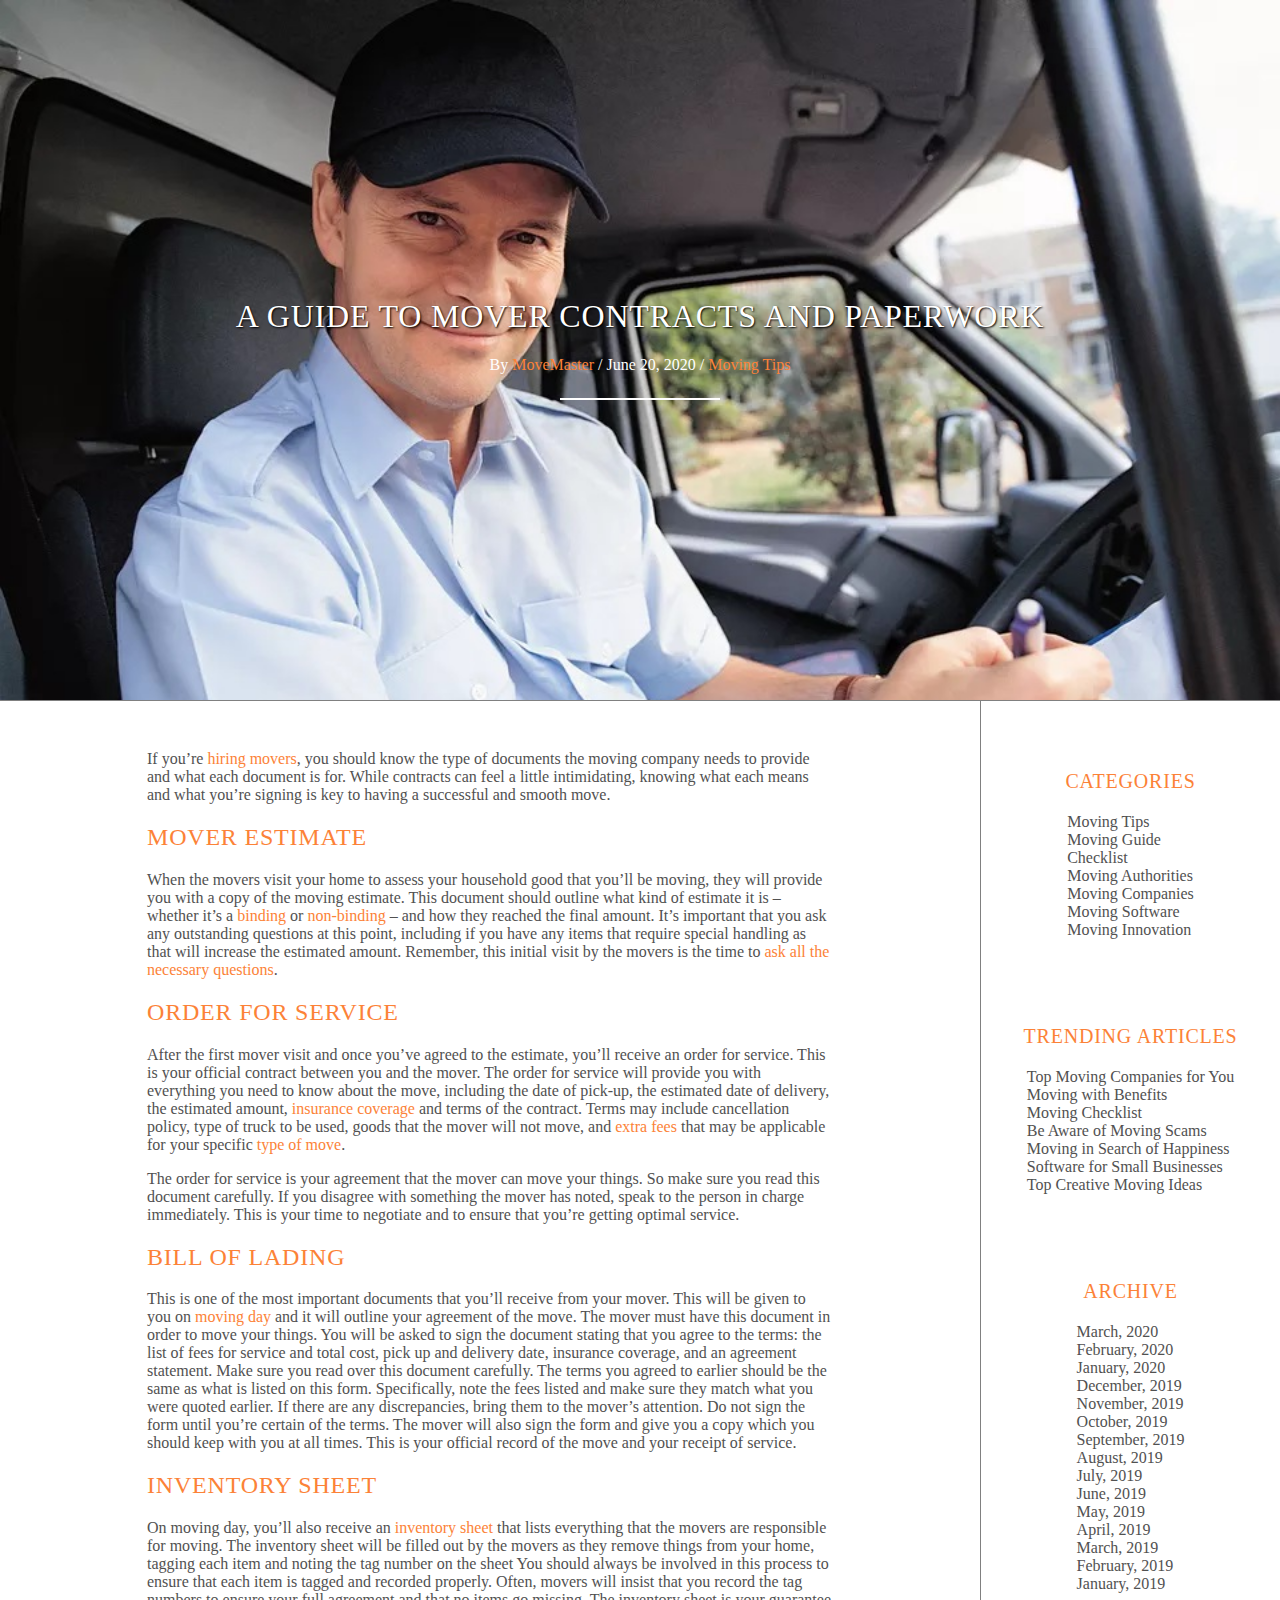
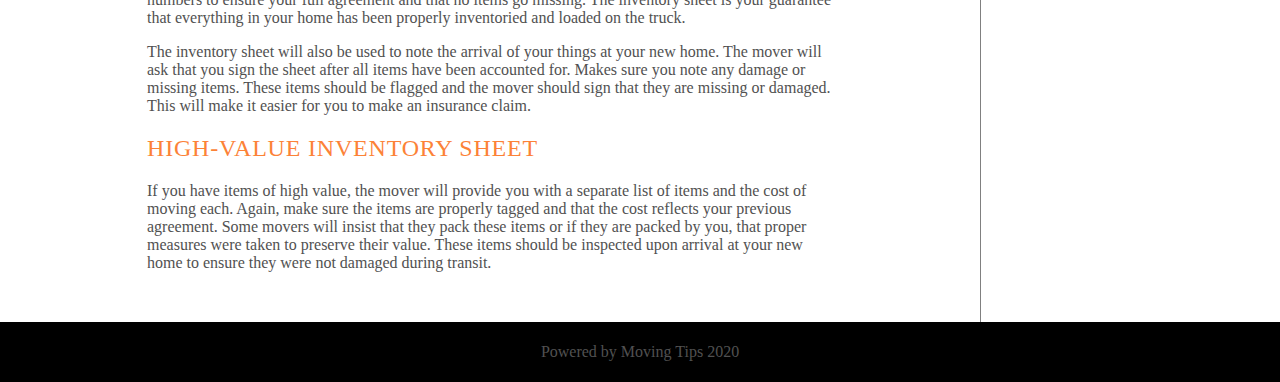
==== post.html @ f7b9dd3f "Some visual additions" ====
<!DOCTYPE html>
<html lang="en">
	<head>
		<meta charset="utf-8" />
		<title>Moving Tips</title>
		<meta content="width=device-width, initial-scale=1, maximum-scale=1" name="viewport" />
		<link rel="stylesheet" href="styles/blog-post-main.css">
	</head>
	<body>
		<div class = "mainContainer">
			<header class="header box">
				<div class="headerContainer">
					<h1>A GUIDE TO MOVER CONTRACTS AND PAPERWORK</h1>
					<div class="blogMeta">
						By <a class="orange" href="#">MoveMaster</a> / June 20, 2020 / <a class="orange" href="#">Moving Tips</a>
					</div>
				</div>
			</header>
			<main class="content box">
				<div class="container">

					<p>If you’re <a href="https://www.thespruce.com/hire-the-best-movers-for-move-2436008">hiring movers</a>, you should know the type of documents the moving company needs to provide and what each 
						document is for. While contracts can feel a little intimidating, knowing what each means and what you’re signing is key to having a successful and smooth move.</p>
					<h2>MOVER ESTIMATE</h2><p>When the movers visit your home to assess your household good that you’ll be moving, they will provide you with a copy of the moving estimate. This document should 
						outline what kind of estimate it is – whether it’s a <a href="https://www.thespruce.com/binding-estimate-hiring-movers-2435985">binding</a> 
						or <a href="https://www.thespruce.com/binding-estimate-hiring-movers-2435985">non-binding</a> – and how they reached the final amount. It’s important that you ask any outstanding questions 
						at this point, including if you have any items that require special handling as that will increase the estimated amount. Remember, this initial visit by the movers is the time
						 to <a href="https://www.thespruce.com/things-to-ask-before-you-hiring-2435992">ask all the necessary questions</a>.</p>
					<h2>ORDER FOR SERVICE</h2><p>After the first mover visit and once you’ve agreed to the estimate, you’ll receive an order for service. This is your official contract between you and the mover. 
						The order for service will provide you with everything you need to know about the move, including the date of pick-up, the estimated date of delivery, the estimated amount, 
						<a href="https://www.thespruce.com/file-a-moving-insurance-claim-2436158">insurance coverage</a> and terms of the contract. Terms may include cancellation policy, type of truck to be used,
						 goods that the mover will not move, and <a href="https://www.thespruce.com/moving-budget-when-moving-house-2436518">extra fees</a> that may be applicable for your 
						 specific <a href="https://www.thespruce.com/binding-estimate-hiring-movers-2435985">type of move</a>.</p>
						<p>The order for service is your agreement that the mover can move your things. So make sure you read this document carefully. If you disagree with something the mover has noted, 
							speak to the person in charge immediately. This is your time to negotiate and to ensure that you’re getting optimal service.</p>
					<h2>BILL OF LADING</h2><p>This is one of the most important documents that you’ll receive from your mover. This will be given to you on 
						<a href="https://www.thespruce.com/two-days-before-moving-day-2435844">moving day</a> and it will outline your agreement of the move. The mover must have this document in order 
						to move your things. You will be asked to sign the document stating that you agree to the terms: the list of fees for service and total cost, pick up and delivery date, insurance coverage, 
						and an agreement statement. Make sure you read over this document carefully. The terms you agreed to earlier should be the same as what is listed on this form. Specifically, note the fees 
						listed and make sure they match what you were quoted earlier. If there are any discrepancies, bring them to the mover’s attention. Do not sign the form until you’re certain of the terms. 
						The mover will also sign the form and give you a copy which you should keep with you at all times. This is your official record of the move and your receipt of service.</p>
					<h2>INVENTORY SHEET</h2><p>On moving day, you’ll also receive an <a href="https://www.thespruce.com/creating-home-inventory-before-you-move-2436459">inventory sheet</a> that lists everything 
						that the movers are responsible for moving. The inventory sheet will be filled out by the movers as they remove things from your home, tagging each item and noting the tag number on the sheet
						You should always be involved in this process to ensure that each item is tagged and recorded properly. Often, movers will insist that you record the tag numbers to ensure your full agreement 
						and that no items go missing. The inventory sheet is your guarantee that everything in your home has been properly inventoried and loaded on the truck.</p>
						<p>The inventory sheet will also be used to note the arrival of your things at your new home. The mover will ask that you sign the sheet after all items have been accounted for. 
							Makes sure you note any damage or missing items. These items should be flagged and the mover should sign that they are missing or damaged. This will make it easier for you to make 
							an insurance claim.</p>
					<h2>HIGH-VALUE INVENTORY SHEET</h2><p>If you have items of high value, the mover will provide you with a separate list of items and the cost of moving each. Again, make sure the 
						items are properly tagged and that the cost reflects your previous agreement. Some movers will insist that they pack these items or if they are packed by you, that proper measures 
						were taken to preserve their value. These items should be inspected upon arrival at your new home to ensure they were not damaged during transit.</p>
				</div>
			</main>
			<aside class="sidebar box">
					<h3>Categories</h3>
					<ul>
						<li><a href="#">Moving Tips</a></li>
						<li><a href="#">Moving Guide</a></li>
						<li><a href="#">Checklist</a></li>
						<li><a href="#">Moving Authorities</a></li>
						<li><a href="#">Moving Companies</a></li>
						<li><a href="#">Moving Software</a></li>
						<li><a href="#">Moving Innovation</a></li>
					</ul>
					<h3>Trending Articles</h3>
					<ul>
						<li><a href="#">Top Moving Companies for You</a></li>
						<li><a href="#">Moving with Benefits</a></li>
						<li><a href="#">Moving Checklist</a></li>
						<li><a href="#">Be Aware of Moving Scams</a></li>
						<li><a href="#">Moving in Search of Happiness</a></li>
						<li><a href="#">Software for Small Businesses</a></li>
						<li><a href="#">Top Creative Moving Ideas</a></li>
					</ul>
					<h3>Archive</h3>
					<ul>
						<li><a href="#">March, 2020</a></li>
						<li><a href="#">February, 2020</a></li>
						<li><a href="#">January, 2020</a></li>
						<li><a href="#">December, 2019</a></li>
						<li><a href="#">November, 2019</a></li>
						<li><a href="#">October, 2019</a></li>
						<li><a href="#">September, 2019</a></li>
						<li><a href="#">August, 2019</a></li>
						<li><a href="#">July, 2019</a></li>
						<li><a href="#">June, 2019</a></li>
						<li><a href="#">May, 2019</a></li>
						<li><a href="#">April, 2019</a></li>
						<li><a href="#">March, 2019</a></li>
						<li><a href="#">February, 2019</a></li>
						<li><a href="#">January, 2019</a></li>
					</ul>
					<br>
			</aside>
			<footer class="footer box">Powered by Moving Tips 2020</footer>
		</div>
	</body>
</html>
---- styles/blog-post-main.css ----
@import "generic.css";
@import "header-post.css";
@import"blog-post-content.css";
@import "sidebar.css";
@import "footer.css";
@import "media.css";
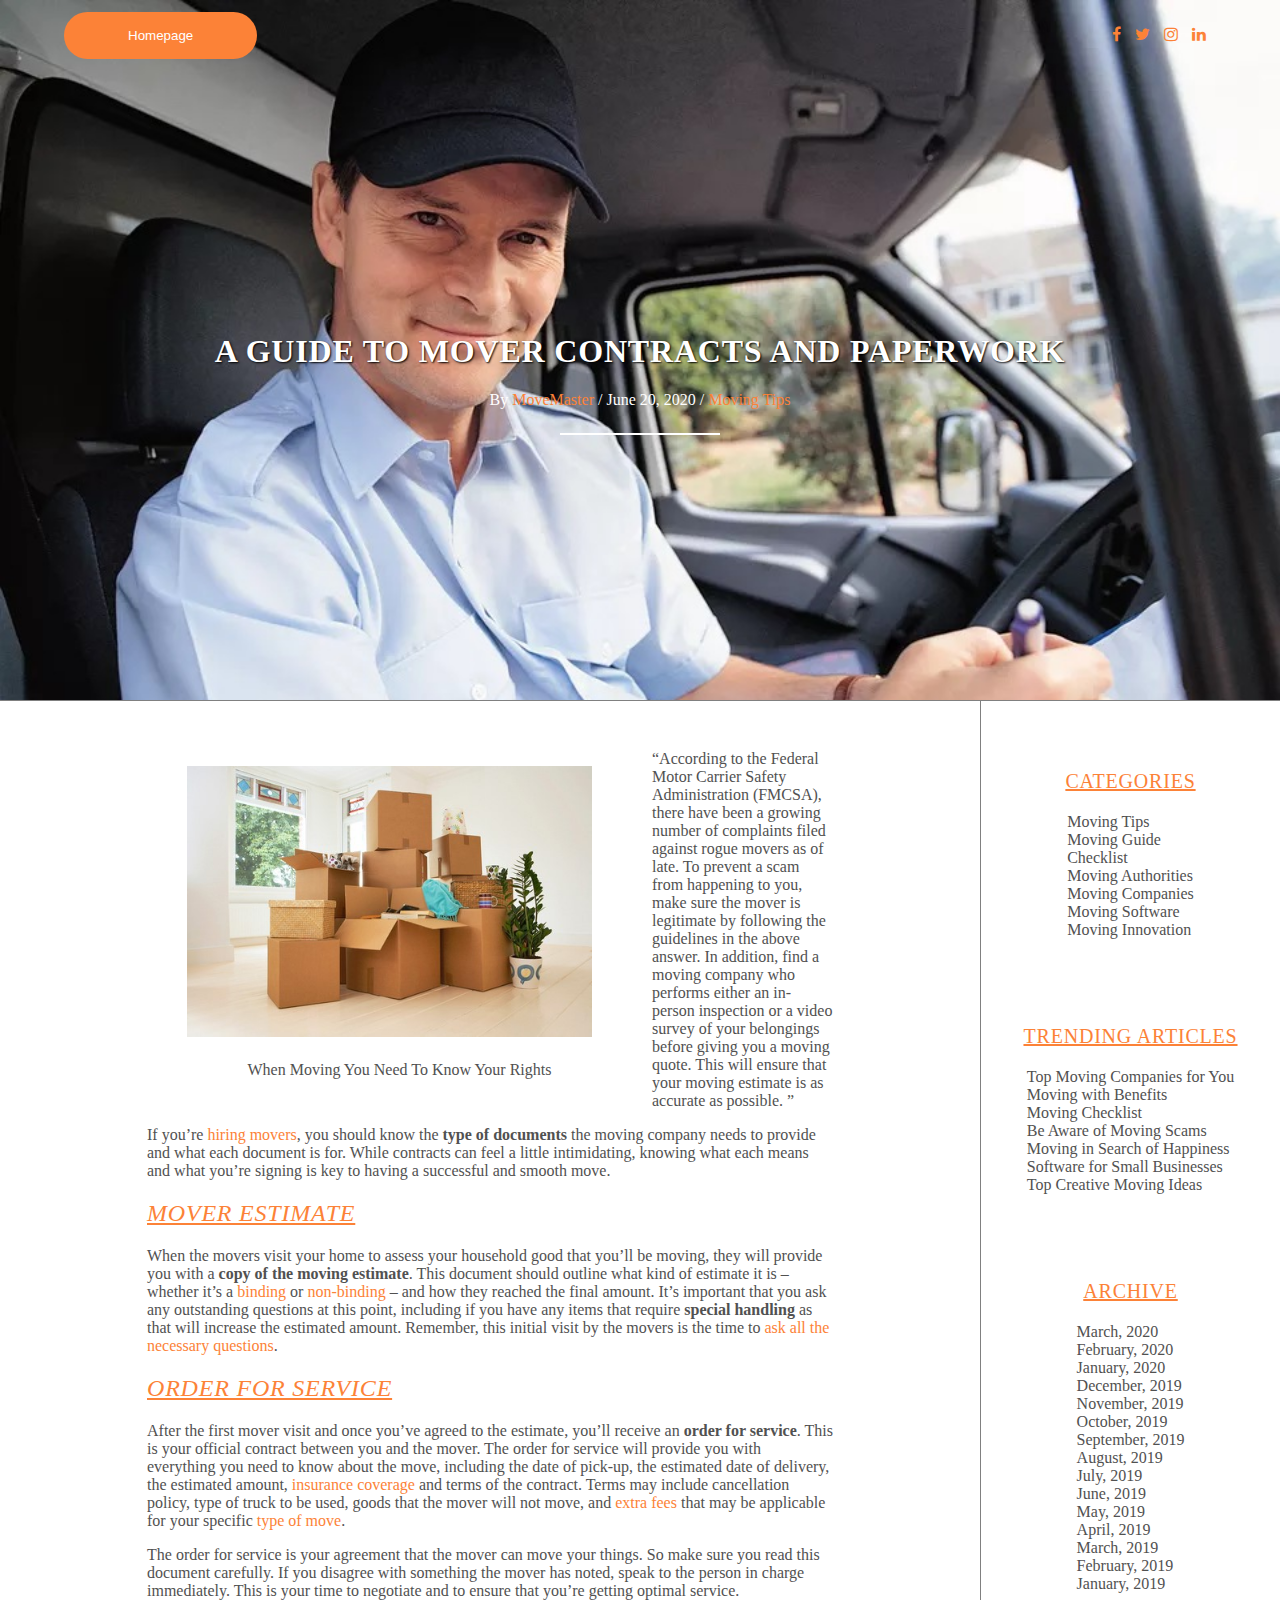
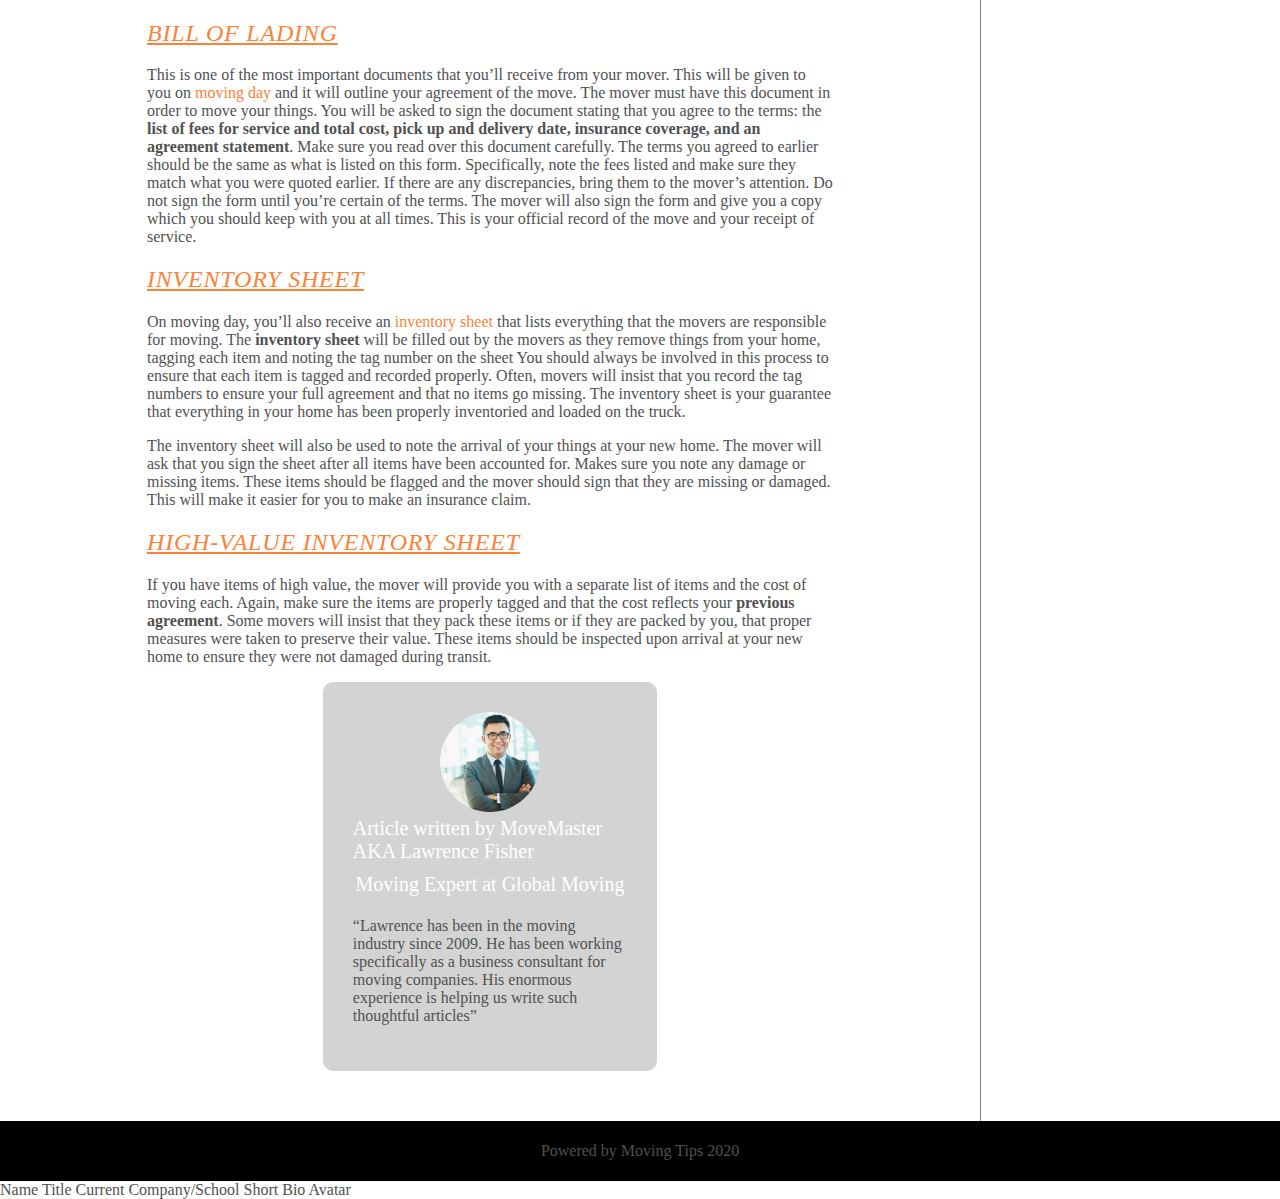
==== commit a142544a: "All good" ====
--- a/post.html
+++ b/post.html
@@ -4,11 +4,22 @@
 		<meta charset="utf-8" />
 		<title>Moving Tips</title>
 		<meta content="width=device-width, initial-scale=1, maximum-scale=1" name="viewport" />
+		<link rel="stylesheet" href="https://cdnjs.cloudflare.com/ajax/libs/font-awesome/4.7.0/css/font-awesome.min.css">
 		<link rel="stylesheet" href="styles/blog-post-main.css">
+		
 	</head>
 	<body>
 		<div class = "mainContainer">
 			<header class="header box">
+				<nav>
+					<button class="homeButton" onclick="window.location.href='index.html'">Homepage</button>
+					<div class="socialIcons">
+						<a class="fa fa-facebook"></a>
+						<a class="fa fa-twitter" href="#" target="_blank"></a>
+						<a class="fa fa-instagram" href="#" target="_blank"></a>
+						<a class="fa fa-linkedin" href="#" target="_blank"></a>
+					</div>
+				</nav>
 				<div class="headerContainer">
 					<h1>A GUIDE TO MOVER CONTRACTS AND PAPERWORK</h1>
 					<div class="blogMeta">
@@ -18,38 +29,67 @@
 			</header>
 			<main class="content box">
 				<div class="container">
-
-					<p>If you’re <a href="https://www.thespruce.com/hire-the-best-movers-for-move-2436008">hiring movers</a>, you should know the type of documents the moving company needs to provide and what each 
-						document is for. While contracts can feel a little intimidating, knowing what each means and what you’re signing is key to having a successful and smooth move.</p>
-					<h2>MOVER ESTIMATE</h2><p>When the movers visit your home to assess your household good that you’ll be moving, they will provide you with a copy of the moving estimate. This document should 
+					<figure>
+						<img class="postMainPic" src="img/post-main.jpg">
+						<figcaption>When Moving You Need To Know Your Rights</figcaption>
+					</figure>
+					<p>
+						<q cite="https://www.moving.com/movers/moving-company-quotes.asp">According to the Federal Motor Carrier Safety Administration (FMCSA), there have been a growing number of complaints filed 
+							against rogue movers as of late. To prevent a scam from happening to you, make sure the mover is legitimate by following the guidelines in the above answer. In addition, find a 
+							moving company who performs either an in-person inspection or a video survey of your belongings before giving you a moving quote. This will ensure that your moving estimate is as 
+							accurate as possible.
+						</q>
+					</p>
+					<p>If you’re <a href="https://www.thespruce.com/hire-the-best-movers-for-move-2436008">hiring movers</a>, you should know the <b>type of documents</b> the moving company needs to provide 
+						and what each document is for. While contracts can feel a little intimidating, knowing what each means and what you’re signing is key to having a successful and smooth move.</p>
+					<h2><u><i>MOVER ESTIMATE</i></u></h2>
+					<p>When the movers visit your home to assess your household good that you’ll be moving, they will provide you with a <b>copy of the moving estimate</b>. This document should 
 						outline what kind of estimate it is – whether it’s a <a href="https://www.thespruce.com/binding-estimate-hiring-movers-2435985">binding</a> 
 						or <a href="https://www.thespruce.com/binding-estimate-hiring-movers-2435985">non-binding</a> – and how they reached the final amount. It’s important that you ask any outstanding questions 
-						at this point, including if you have any items that require special handling as that will increase the estimated amount. Remember, this initial visit by the movers is the time
-						 to <a href="https://www.thespruce.com/things-to-ask-before-you-hiring-2435992">ask all the necessary questions</a>.</p>
-					<h2>ORDER FOR SERVICE</h2><p>After the first mover visit and once you’ve agreed to the estimate, you’ll receive an order for service. This is your official contract between you and the mover. 
+						at this point, including if you have any items that require <b>special handling</b> as that will increase the estimated amount. Remember, this initial visit by the movers is the time
+						 to <a href="https://www.thespruce.com/things-to-ask-before-you-hiring-2435992">ask all the necessary questions</a>.
+					</p>
+					<h2><u><i>ORDER FOR SERVICE</i></u></h2>
+					<p>After the first mover visit and once you’ve agreed to the estimate, you’ll receive an <b>order for service</b>. This is your official contract between you and the mover. 
 						The order for service will provide you with everything you need to know about the move, including the date of pick-up, the estimated date of delivery, the estimated amount, 
 						<a href="https://www.thespruce.com/file-a-moving-insurance-claim-2436158">insurance coverage</a> and terms of the contract. Terms may include cancellation policy, type of truck to be used,
 						 goods that the mover will not move, and <a href="https://www.thespruce.com/moving-budget-when-moving-house-2436518">extra fees</a> that may be applicable for your 
-						 specific <a href="https://www.thespruce.com/binding-estimate-hiring-movers-2435985">type of move</a>.</p>
-						<p>The order for service is your agreement that the mover can move your things. So make sure you read this document carefully. If you disagree with something the mover has noted, 
-							speak to the person in charge immediately. This is your time to negotiate and to ensure that you’re getting optimal service.</p>
-					<h2>BILL OF LADING</h2><p>This is one of the most important documents that you’ll receive from your mover. This will be given to you on 
-						<a href="https://www.thespruce.com/two-days-before-moving-day-2435844">moving day</a> and it will outline your agreement of the move. The mover must have this document in order 
-						to move your things. You will be asked to sign the document stating that you agree to the terms: the list of fees for service and total cost, pick up and delivery date, insurance coverage, 
-						and an agreement statement. Make sure you read over this document carefully. The terms you agreed to earlier should be the same as what is listed on this form. Specifically, note the fees 
-						listed and make sure they match what you were quoted earlier. If there are any discrepancies, bring them to the mover’s attention. Do not sign the form until you’re certain of the terms. 
-						The mover will also sign the form and give you a copy which you should keep with you at all times. This is your official record of the move and your receipt of service.</p>
-					<h2>INVENTORY SHEET</h2><p>On moving day, you’ll also receive an <a href="https://www.thespruce.com/creating-home-inventory-before-you-move-2436459">inventory sheet</a> that lists everything 
-						that the movers are responsible for moving. The inventory sheet will be filled out by the movers as they remove things from your home, tagging each item and noting the tag number on the sheet
+						 specific <a href="https://www.thespruce.com/binding-estimate-hiring-movers-2435985">type of move</a>.
+					</p>
+					<p>The order for service is your agreement that the mover can move your things. So make sure you read this document carefully. If you disagree with something the mover has noted, 
+						speak to the person in charge immediately. This is your time to negotiate and to ensure that you’re getting optimal service.
+					</p>
+					<h2><u><i>BILL OF LADING</i></u></h2>
+					<p>This is one of the most important documents that you’ll receive from your mover. This will be given to you on <a href="https://www.thespruce.com/two-days-before-moving-day-2435844">moving day</a>
+						 and it will outline your agreement of the move. The mover must have this document in order to move your things. You will be asked to sign the document stating that you agree to the terms: 
+						 the <b>list of fees for service and total cost, pick up and delivery date, insurance coverage, and an agreement statement</b>. Make sure you read over this document carefully. 
+						 The terms you agreed to earlier should be the same as what is listed on this form. Specifically, note the fees listed and make sure they match what you were quoted earlier. 
+						 If there are any discrepancies, bring them to the mover’s attention. Do not sign the form until you’re certain of the terms. 
+						 The mover will also sign the form and give you a copy which you should keep with you at all times. This is your official record of the move and your receipt of service.
+					</p>
+					<h2><u><i>INVENTORY SHEET</i></u></h2>
+					<p>On moving day, you’ll also receive an <a href="https://www.thespruce.com/creating-home-inventory-before-you-move-2436459">inventory sheet</a> that lists everything 
+						that the movers are responsible for moving. The <b>inventory sheet</b> will be filled out by the movers as they remove things from your home, tagging each item and noting the tag number on the sheet
 						You should always be involved in this process to ensure that each item is tagged and recorded properly. Often, movers will insist that you record the tag numbers to ensure your full agreement 
-						and that no items go missing. The inventory sheet is your guarantee that everything in your home has been properly inventoried and loaded on the truck.</p>
-						<p>The inventory sheet will also be used to note the arrival of your things at your new home. The mover will ask that you sign the sheet after all items have been accounted for. 
-							Makes sure you note any damage or missing items. These items should be flagged and the mover should sign that they are missing or damaged. This will make it easier for you to make 
-							an insurance claim.</p>
-					<h2>HIGH-VALUE INVENTORY SHEET</h2><p>If you have items of high value, the mover will provide you with a separate list of items and the cost of moving each. Again, make sure the 
-						items are properly tagged and that the cost reflects your previous agreement. Some movers will insist that they pack these items or if they are packed by you, that proper measures 
-						were taken to preserve their value. These items should be inspected upon arrival at your new home to ensure they were not damaged during transit.</p>
+						and that no items go missing. The inventory sheet is your guarantee that everything in your home has been properly inventoried and loaded on the truck.
+					</p>
+					<p>The inventory sheet will also be used to note the arrival of your things at your new home. The mover will ask that you sign the sheet after all items have been accounted for. 
+						Makes sure you note any damage or missing items. These items should be flagged and the mover should sign that they are missing or damaged. This will make it easier for you to make 
+						an insurance claim.
+					</p>
+					<h2><u><i>HIGH-VALUE INVENTORY SHEET</i></u></h2>
+					<p>If you have items of high value, the mover will provide you with a separate list of items and the cost of moving each. Again, make sure the 
+						items are properly tagged and that the cost reflects your <b>previous agreement</b>. Some movers will insist that they pack these items or if they are packed by you, that proper measures 
+						were taken to preserve their value. These items should be inspected upon arrival at your new home to ensure they were not damaged during transit.
+					</p>
+				   	<div class="authorInfo">
+						   <img class="authorImage" src="img/lawrence.jpg">
+						   <p class="authorName">Article written by MoveMaster AKA Lawrence Fisher</p>
+						   <p class="authorName">Moving Expert at Global Moving</p>
+						   <p class="authorAbout"><q>Lawrence has been in the moving industry since 2009. He has been working specifically as a business consultant for moving companies. His enormous experience is helping us write such thoughtful articles</q></p>
+					</div>
 				</div>
+
 			</main>
 			<aside class="sidebar box">
 					<h3>Categories</h3>
@@ -95,4 +135,10 @@
 			<footer class="footer box">Powered by Moving Tips 2020</footer>
 		</div>
 	</body>
-</html>+</html>
+
+Name
+Title
+Current Company/School
+Short Bio
+Avatar